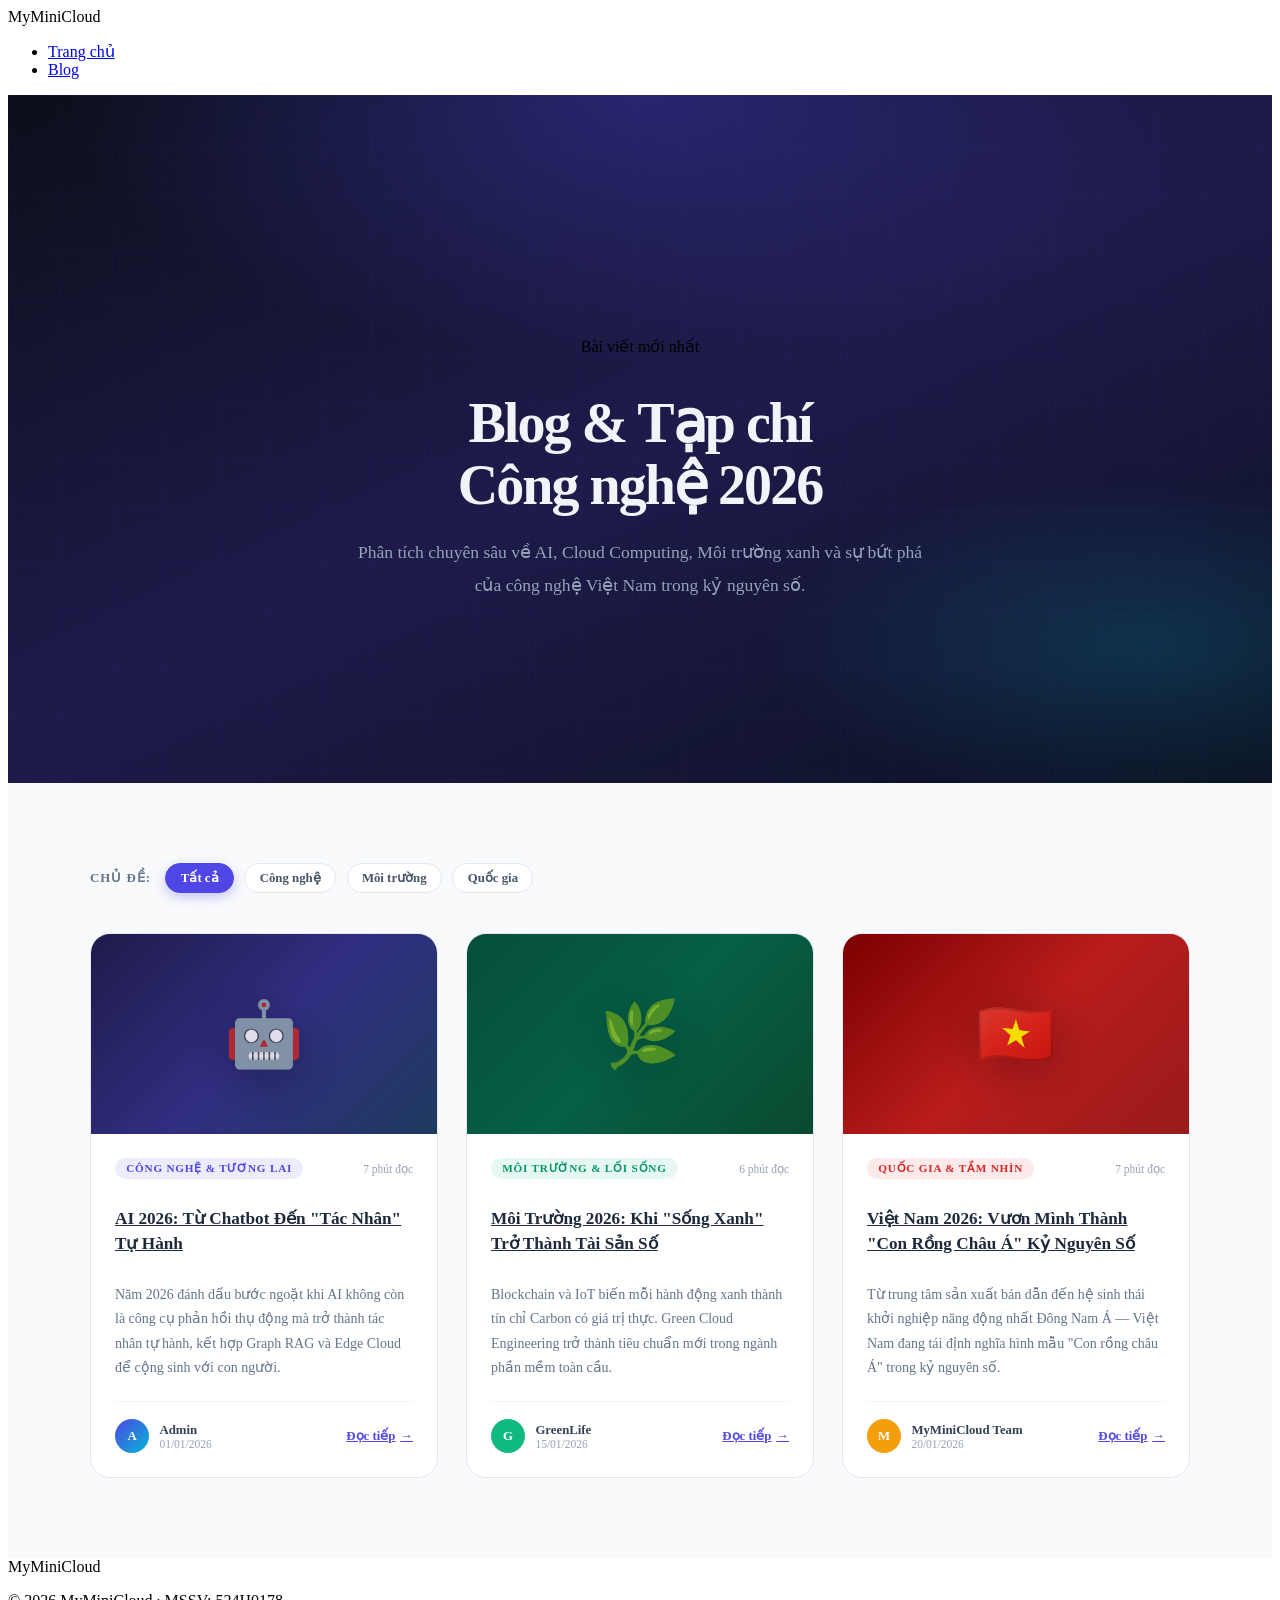
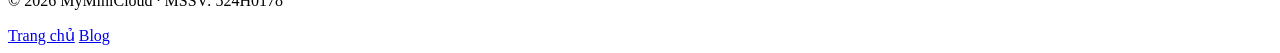
==== miniclouddemo_524H0178/web-frontend-server/html/blog/index.html @ e583d3b8 "init minicloud" ====
<!doctype html>
<html lang="vi">
  <head>
    <meta charset="UTF-8" />
    <meta name="viewport" content="width=device-width, initial-scale=1.0" />
    <title>Blog – MyMiniCloud</title>
    <meta name="description" content="Bài viết chuyên sâu về AI, Cloud Computing, Môi trường và Công nghệ Việt Nam 2026." />
    <link rel="stylesheet" href="/style.css" />
    <link rel="stylesheet" href="blog.css" />
  </head>

  <body>
    <!-- ======================================================
         NAVIGATION
    ====================================================== -->
    <nav class="navbar" id="navbar">
      <div class="nav-left">MyMiniCloud</div>
      <ul class="nav-right">
        <li><a href="/">Trang chủ</a></li>
        <li><a href="/blog/" class="active">Blog</a></li>
      </ul>
    </nav>

    <!-- ======================================================
         BLOG HEADER
    ====================================================== -->
    <header class="blog-listing-hero">
      <div class="blog-listing-hero-bg"></div>
      <div class="blog-listing-hero-content">
        <div class="hero-badge">
          <span></span>
          Bài viết mới nhất
        </div>
        <h1 class="blog-listing-title">Blog &amp; Tạp chí<br /><span class="gradient-text">Công nghệ 2026</span></h1>
        <p class="blog-listing-subtitle">
          Phân tích chuyên sâu về AI, Cloud Computing, Môi trường xanh
          và sự bứt phá của công nghệ Việt Nam trong kỷ nguyên số.
        </p>
      </div>
    </header>

    <!-- ======================================================
         BLOG GRID
    ====================================================== -->
    <main class="blog-main">
      <div class="blog-container-inner">

        <div class="blog-filters">
          <span class="filter-label">Chủ đề:</span>
          <button class="filter-btn active">Tất cả</button>
          <button class="filter-btn">Công nghệ</button>
          <button class="filter-btn">Môi trường</button>
          <button class="filter-btn">Quốc gia</button>
        </div>

        <div class="blog-grid">

          <!-- Post 1 -->
          <article class="post-card">
            <div class="post-thumb post-thumb--ai">
              <div class="post-thumb-icon">🤖</div>
            </div>
            <div class="post-body">
              <div class="post-meta-top">
                <span class="post-category cat-tech">Công nghệ &amp; Tương lai</span>
                <span class="post-read-time">7 phút đọc</span>
              </div>
              <h2 class="post-title">
                <a href="blog1.html">
                  AI 2026: Từ Chatbot Đến "Tác Nhân" Tự Hành
                </a>
              </h2>
              <p class="post-excerpt">
                Năm 2026 đánh dấu bước ngoặt khi AI không còn là công cụ phản hồi
                thụ động mà trở thành tác nhân tự hành, kết hợp Graph RAG và
                Edge Cloud để cộng sinh với con người.
              </p>
              <div class="post-footer">
                <div class="post-author">
                  <div class="author-avatar">A</div>
                  <div>
                    <div class="author-name">Admin</div>
                    <div class="post-date">01/01/2026</div>
                  </div>
                </div>
                <a href="blog1.html" class="post-read-more">
                  Đọc tiếp <span>→</span>
                </a>
              </div>
            </div>
          </article>

          <!-- Post 2 -->
          <article class="post-card">
            <div class="post-thumb post-thumb--green">
              <div class="post-thumb-icon">🌿</div>
            </div>
            <div class="post-body">
              <div class="post-meta-top">
                <span class="post-category cat-env">Môi trường &amp; Lối sống</span>
                <span class="post-read-time">6 phút đọc</span>
              </div>
              <h2 class="post-title">
                <a href="blog2.html">
                  Môi Trường 2026: Khi "Sống Xanh" Trở Thành Tài Sản Số
                </a>
              </h2>
              <p class="post-excerpt">
                Blockchain và IoT biến mỗi hành động xanh thành tín chỉ Carbon
                có giá trị thực. Green Cloud Engineering trở thành tiêu chuẩn
                mới trong ngành phần mềm toàn cầu.
              </p>
              <div class="post-footer">
                <div class="post-author">
                  <div class="author-avatar" style="background:#10b981;">G</div>
                  <div>
                    <div class="author-name">GreenLife</div>
                    <div class="post-date">15/01/2026</div>
                  </div>
                </div>
                <a href="blog2.html" class="post-read-more">
                  Đọc tiếp <span>→</span>
                </a>
              </div>
            </div>
          </article>

          <!-- Post 3 -->
          <article class="post-card">
            <div class="post-thumb post-thumb--vn">
              <div class="post-thumb-icon">🇻🇳</div>
            </div>
            <div class="post-body">
              <div class="post-meta-top">
                <span class="post-category cat-nation">Quốc gia &amp; Tầm nhìn</span>
                <span class="post-read-time">7 phút đọc</span>
              </div>
              <h2 class="post-title">
                <a href="blog3.html">
                  Việt Nam 2026: Vươn Mình Thành "Con Rồng Châu Á" Kỷ Nguyên Số
                </a>
              </h2>
              <p class="post-excerpt">
                Từ trung tâm sản xuất bán dẫn đến hệ sinh thái khởi nghiệp năng
                động nhất Đông Nam Á — Việt Nam đang tái định nghĩa hình mẫu
                "Con rồng châu Á" trong kỷ nguyên số.
              </p>
              <div class="post-footer">
                <div class="post-author">
                  <div class="author-avatar" style="background:#f59e0b;">M</div>
                  <div>
                    <div class="author-name">MyMiniCloud Team</div>
                    <div class="post-date">20/01/2026</div>
                  </div>
                </div>
                <a href="blog3.html" class="post-read-more">
                  Đọc tiếp <span>→</span>
                </a>
              </div>
            </div>
          </article>

        </div>
      </div>
    </main>

    <!-- ======================================================
         FOOTER
    ====================================================== -->
    <footer class="footer">
      <div class="footer-inner">
        <div class="footer-brand">MyMiniCloud</div>
        <p class="footer-copy">© 2026 MyMiniCloud · MSSV: 524H0178</p>
        <div class="footer-links">
          <a href="/">Trang chủ</a>
          <a href="/blog/">Blog</a>
        </div>
      </div>
    </footer>

    <script>
      const nav = document.getElementById('navbar');
      window.addEventListener('scroll', () => {
        nav.classList.toggle('scrolled', window.scrollY > 20);
      }, { passive: true });

      document.querySelectorAll('.filter-btn').forEach(btn => {
        btn.addEventListener('click', () => {
          document.querySelectorAll('.filter-btn').forEach(b => b.classList.remove('active'));
          btn.classList.add('active');
        });
      });
    </script>
  </body>
</html>
---- miniclouddemo_524H0178/web-frontend-server/html/blog/blog.css ----
/* ==========================================================
   BLOG LISTING — blog/index.html
========================================================== */

/* ----------------------------------------------------------------
   Blog Hero Header
---------------------------------------------------------------- */
.blog-listing-hero {
  position: relative;
  min-height: 52vh;
  display: flex;
  align-items: center;
  justify-content: center;
  text-align: center;
  overflow: hidden;
  background: linear-gradient(155deg, #0b0f1a 0%, #1e1b4b 50%, #0b1120 100%);
  padding: 140px 1.5rem 80px;
}

.blog-listing-hero-bg {
  position: absolute;
  inset: 0;
  background:
    radial-gradient(ellipse 70% 60% at 50% 0%, rgba(79,70,229,.35) 0%, transparent 65%),
    radial-gradient(ellipse 50% 40% at 90% 80%, rgba(6,182,212,.18) 0%, transparent 60%);
  pointer-events: none;
}

.blog-listing-hero-bg::after {
  content: '';
  position: absolute;
  inset: 0;
  background-image:
    linear-gradient(rgba(79,70,229,.05) 1px, transparent 1px),
    linear-gradient(90deg, rgba(79,70,229,.05) 1px, transparent 1px);
  background-size: 52px 52px;
}

.blog-listing-hero-content {
  position: relative;
  max-width: 720px;
  margin: 0 auto;
}

.blog-listing-title {
  font-size: clamp(2rem, 5vw, 3.5rem);
  font-weight: 900;
  color: #f1f5f9;
  letter-spacing: -.035em;
  line-height: 1.1;
  margin-bottom: 1.25rem;
}

.blog-listing-subtitle {
  font-size: clamp(.925rem, 2vw, 1.1rem);
  color: #94a3b8;
  line-height: 1.85;
  max-width: 580px;
  margin: 0 auto;
}

/* ----------------------------------------------------------------
   Blog Main Content
---------------------------------------------------------------- */
.blog-main {
  padding: clamp(3rem, 8vw, 5rem) clamp(1.25rem, 5vw, 3rem);
  background: #f8fafc;
  min-height: 60vh;
}

.blog-container-inner {
  max-width: 1100px;
  margin: 0 auto;
}

/* ----------------------------------------------------------------
   Filter Bar
---------------------------------------------------------------- */
.blog-filters {
  display: flex;
  align-items: center;
  gap: .65rem;
  flex-wrap: wrap;
  margin-bottom: 2.5rem;
}

.filter-label {
  font-size: .8rem;
  font-weight: 700;
  text-transform: uppercase;
  letter-spacing: .08em;
  color: #64748b;
  margin-right: .25rem;
}

.filter-btn {
  font-size: .8rem;
  font-weight: 600;
  padding: .375rem .9rem;
  border-radius: 999px;
  border: 1.5px solid #e2e8f0;
  background: #ffffff;
  color: #475569;
  cursor: pointer;
  transition: all .2s cubic-bezier(.4,0,.2,1);
  font-family: inherit;
}

.filter-btn:hover {
  border-color: #4f46e5;
  color: #4f46e5;
}

.filter-btn.active {
  background: #4f46e5;
  border-color: #4f46e5;
  color: #ffffff;
  box-shadow: 0 4px 12px rgba(79,70,229,.3);
}

/* ----------------------------------------------------------------
   Blog Grid
---------------------------------------------------------------- */
.blog-grid {
  display: grid;
  grid-template-columns: repeat(auto-fill, minmax(320px, 1fr));
  gap: 1.75rem;
}

/* ----------------------------------------------------------------
   Post Card
---------------------------------------------------------------- */
.post-card {
  background: #ffffff;
  border: 1px solid #e2e8f0;
  border-radius: 20px;
  overflow: hidden;
  display: flex;
  flex-direction: column;
  transition: all .3s cubic-bezier(.4,0,.2,1);
}

.post-card:hover {
  transform: translateY(-6px);
  box-shadow: 0 24px 56px rgba(0,0,0,.12);
  border-color: transparent;
}

/* Thumbnail */
.post-thumb {
  height: 200px;
  display: flex;
  align-items: center;
  justify-content: center;
  position: relative;
  overflow: hidden;
}

.post-thumb--ai {
  background: linear-gradient(135deg, #1e1b4b 0%, #312e81 50%, #1e3a5f 100%);
}

.post-thumb--green {
  background: linear-gradient(135deg, #064e3b 0%, #065f46 50%, #0a4a2e 100%);
}

.post-thumb--vn {
  background: linear-gradient(135deg, #7c0000 0%, #b91c1c 50%, #991b1b 100%);
}

.post-thumb-icon {
  font-size: 4rem;
  opacity: .85;
  filter: drop-shadow(0 8px 24px rgba(0,0,0,.35));
  transition: transform .3s cubic-bezier(.4,0,.2,1);
}

.post-card:hover .post-thumb-icon {
  transform: scale(1.12);
}

/* Body */
.post-body {
  padding: 1.5rem;
  display: flex;
  flex-direction: column;
  flex: 1;
}

.post-meta-top {
  display: flex;
  align-items: center;
  justify-content: space-between;
  gap: .5rem;
  margin-bottom: .85rem;
  flex-wrap: wrap;
}

.post-category {
  font-size: .7rem;
  font-weight: 700;
  text-transform: uppercase;
  letter-spacing: .07em;
  padding: .25rem .7rem;
  border-radius: 999px;
}

.cat-tech   { background: rgba(79,70,229,.1);  color: #4f46e5; }
.cat-env    { background: rgba(16,185,129,.1); color: #059669; }
.cat-nation { background: rgba(220,38,38,.1);  color: #dc2626; }

.post-read-time {
  font-size: .72rem;
  color: #94a3b8;
  font-weight: 500;
}

.post-title {
  font-size: 1.075rem;
  font-weight: 700;
  line-height: 1.45;
  color: #1e293b;
  margin-bottom: .75rem;
}

.post-title a {
  color: inherit;
  transition: color .2s;
}

.post-title a:hover { color: #4f46e5; }

.post-excerpt {
  font-size: .875rem;
  color: #64748b;
  line-height: 1.75;
  flex: 1;
  margin-bottom: 1.25rem;
}

/* Footer */
.post-footer {
  display: flex;
  align-items: center;
  justify-content: space-between;
  gap: .75rem;
  padding-top: 1.1rem;
  border-top: 1px solid #f1f5f9;
}

.post-author {
  display: flex;
  align-items: center;
  gap: .65rem;
}

.author-avatar {
  width: 34px;
  height: 34px;
  border-radius: 50%;
  background: linear-gradient(135deg, #4f46e5, #06b6d4);
  display: flex;
  align-items: center;
  justify-content: center;
  font-size: .8rem;
  font-weight: 800;
  color: #ffffff;
  flex-shrink: 0;
}

.author-name {
  font-size: .8rem;
  font-weight: 600;
  color: #334155;
  line-height: 1.2;
}

.post-date {
  font-size: .72rem;
  color: #94a3b8;
}

.post-read-more {
  display: inline-flex;
  align-items: center;
  gap: .3rem;
  font-size: .8rem;
  font-weight: 700;
  color: #4f46e5;
  white-space: nowrap;
  transition: gap .2s, opacity .2s;
}

.post-read-more span {
  display: inline-block;
  transition: transform .2s cubic-bezier(.4,0,.2,1);
}

.post-read-more:hover span {
  transform: translateX(4px);
}

/* ----------------------------------------------------------------
   Responsive
---------------------------------------------------------------- */
@media (max-width: 768px) {
  .blog-grid         { grid-template-columns: 1fr; }
  .blog-listing-hero { padding: 120px 1.25rem 64px; }
}
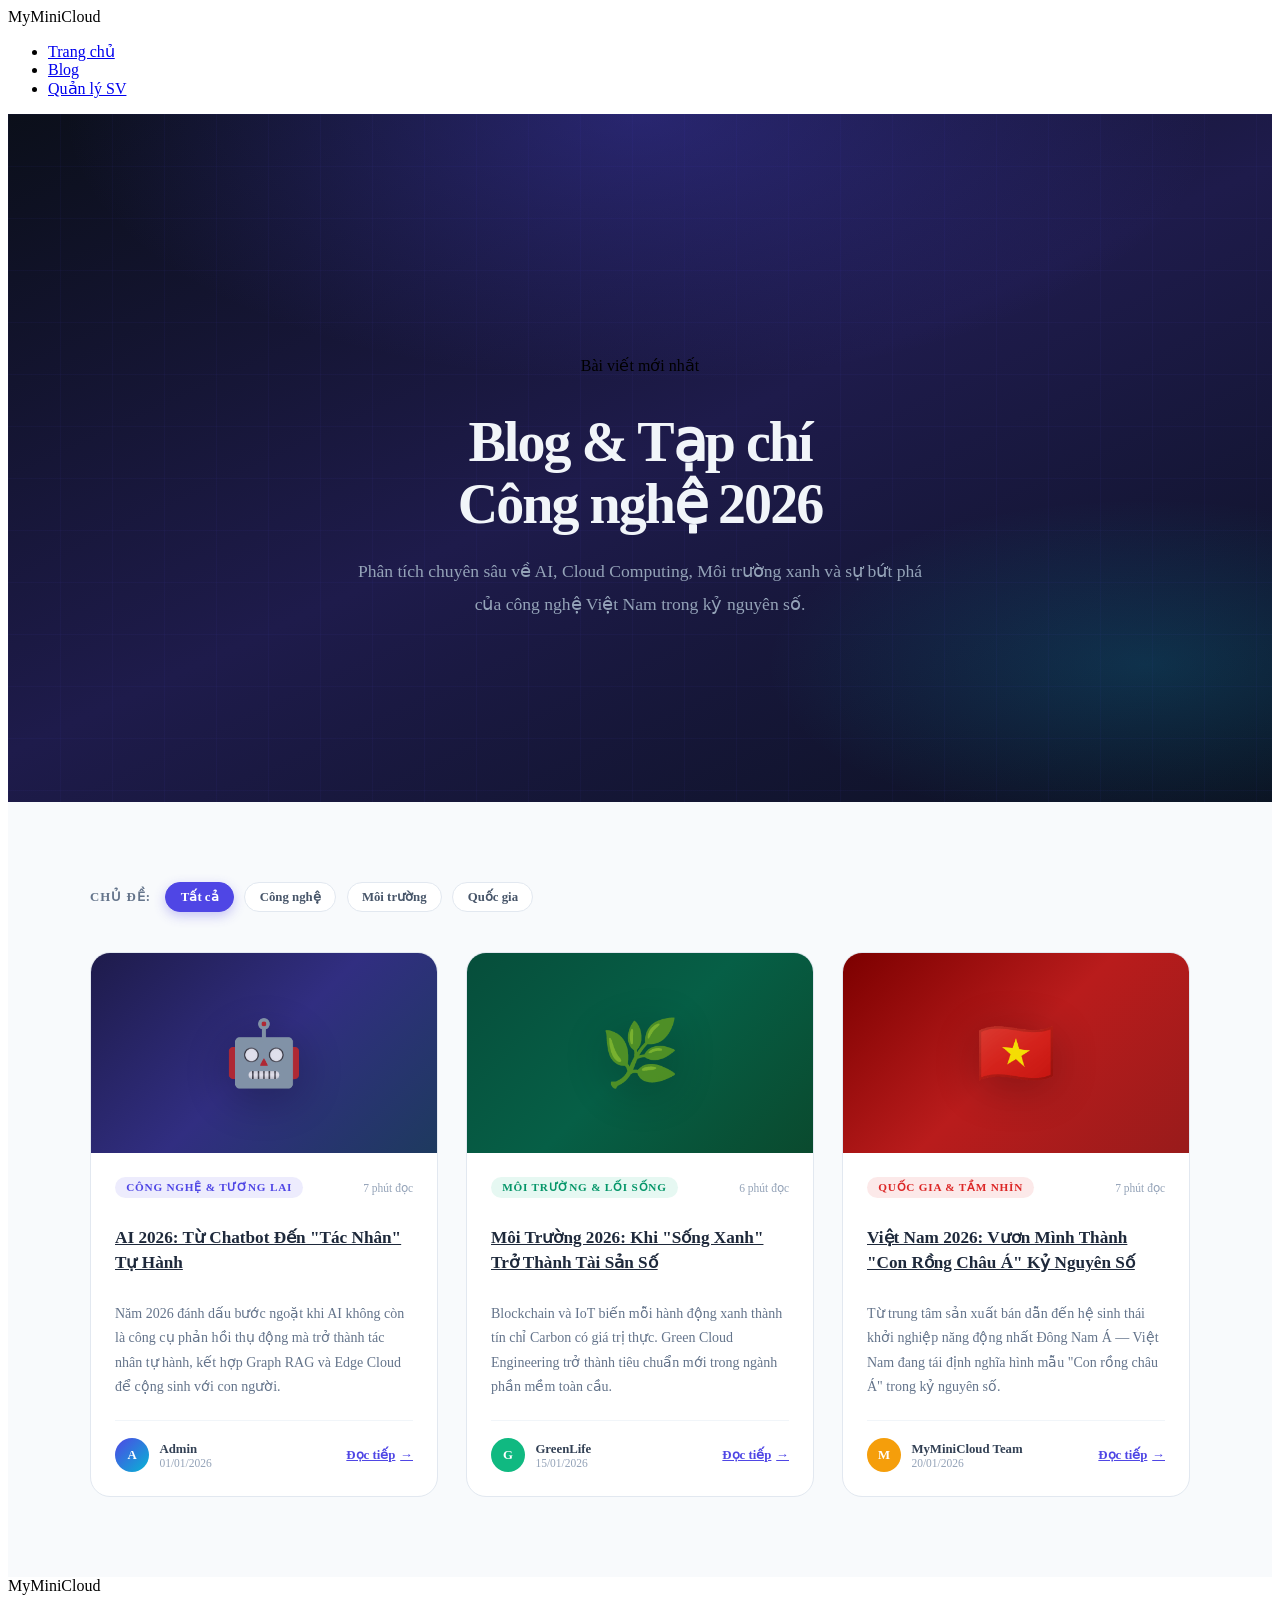
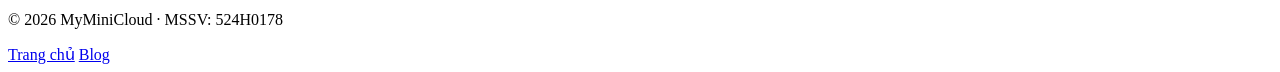
==== commit c51d746f: "update modified files" ====
--- a/miniclouddemo_524H0178/web-frontend-server/html/blog/index.html
+++ b/miniclouddemo_524H0178/web-frontend-server/html/blog/index.html
@@ -18,6 +18,7 @@
       <ul class="nav-right">
         <li><a href="/">Trang chủ</a></li>
         <li><a href="/blog/" class="active">Blog</a></li>
+        <li><a href="/students.html">Quản lý SV</a></li>
       </ul>
     </nav>
 
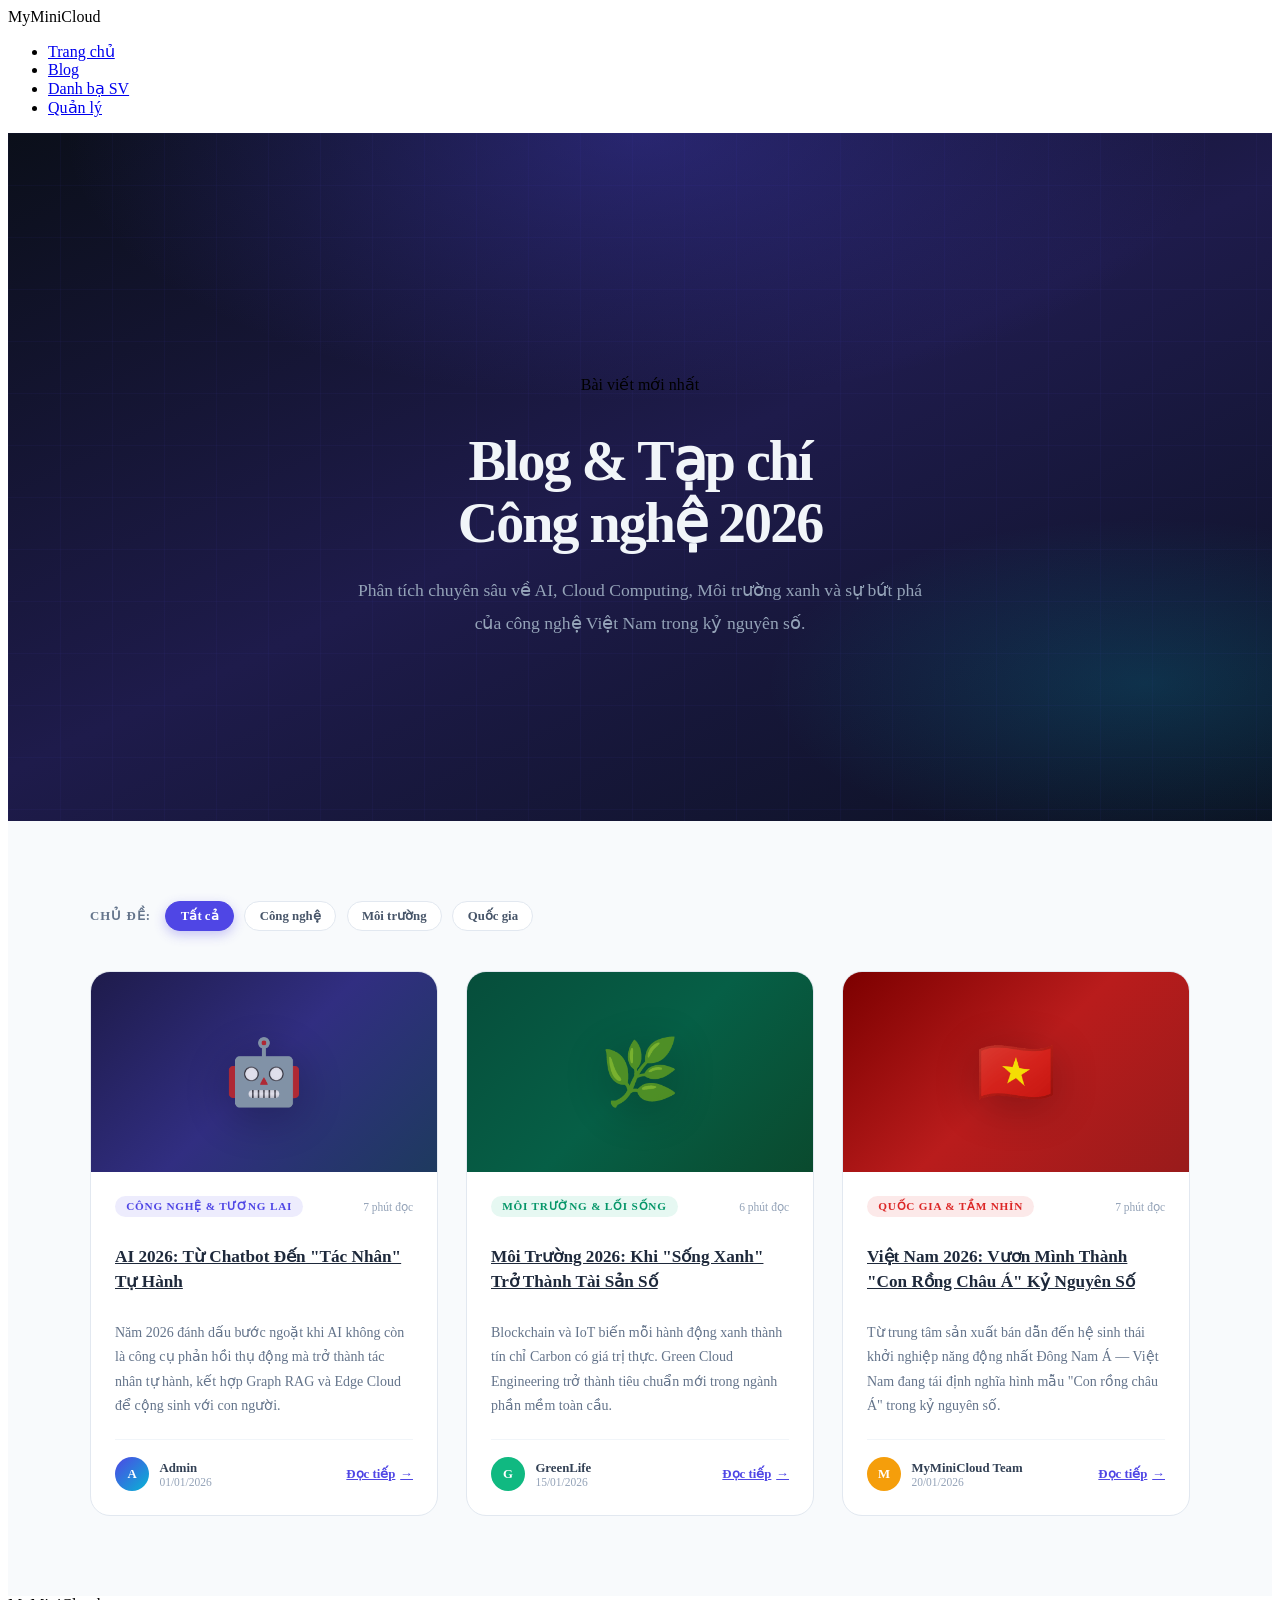
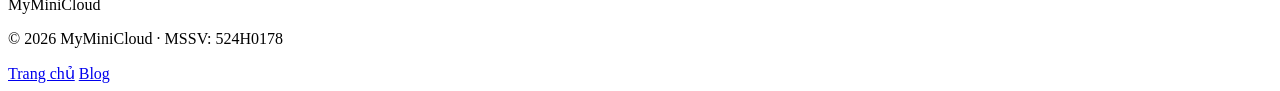
==== commit 88227dd2: "modified" ====
--- a/miniclouddemo_524H0178/web-frontend-server/html/blog/index.html
+++ b/miniclouddemo_524H0178/web-frontend-server/html/blog/index.html
@@ -18,7 +18,8 @@
       <ul class="nav-right">
         <li><a href="/">Trang chủ</a></li>
         <li><a href="/blog/" class="active">Blog</a></li>
-        <li><a href="/students.html">Quản lý SV</a></li>
+        <li><a href="/api/student">Danh bạ SV</a></li>
+        <li><a href="/students.html">Quản lý</a></li>
       </ul>
     </nav>
 
